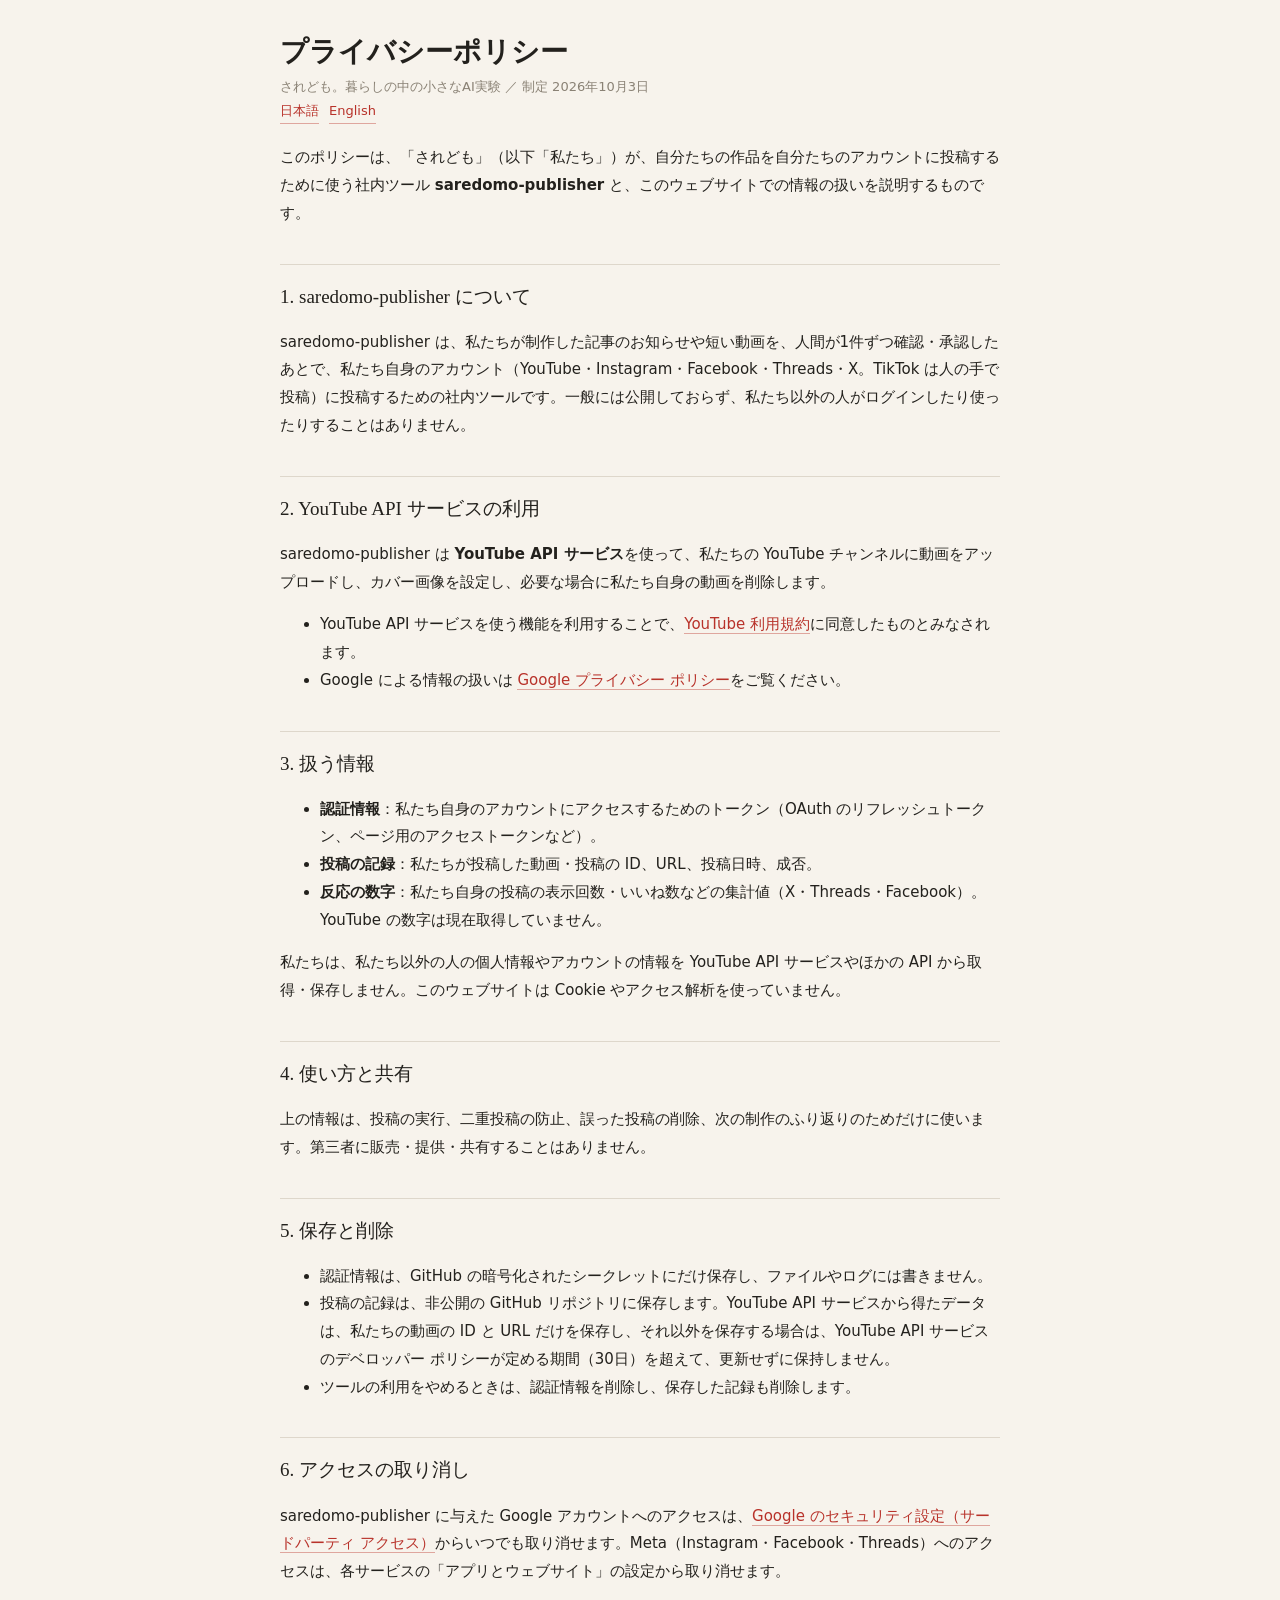
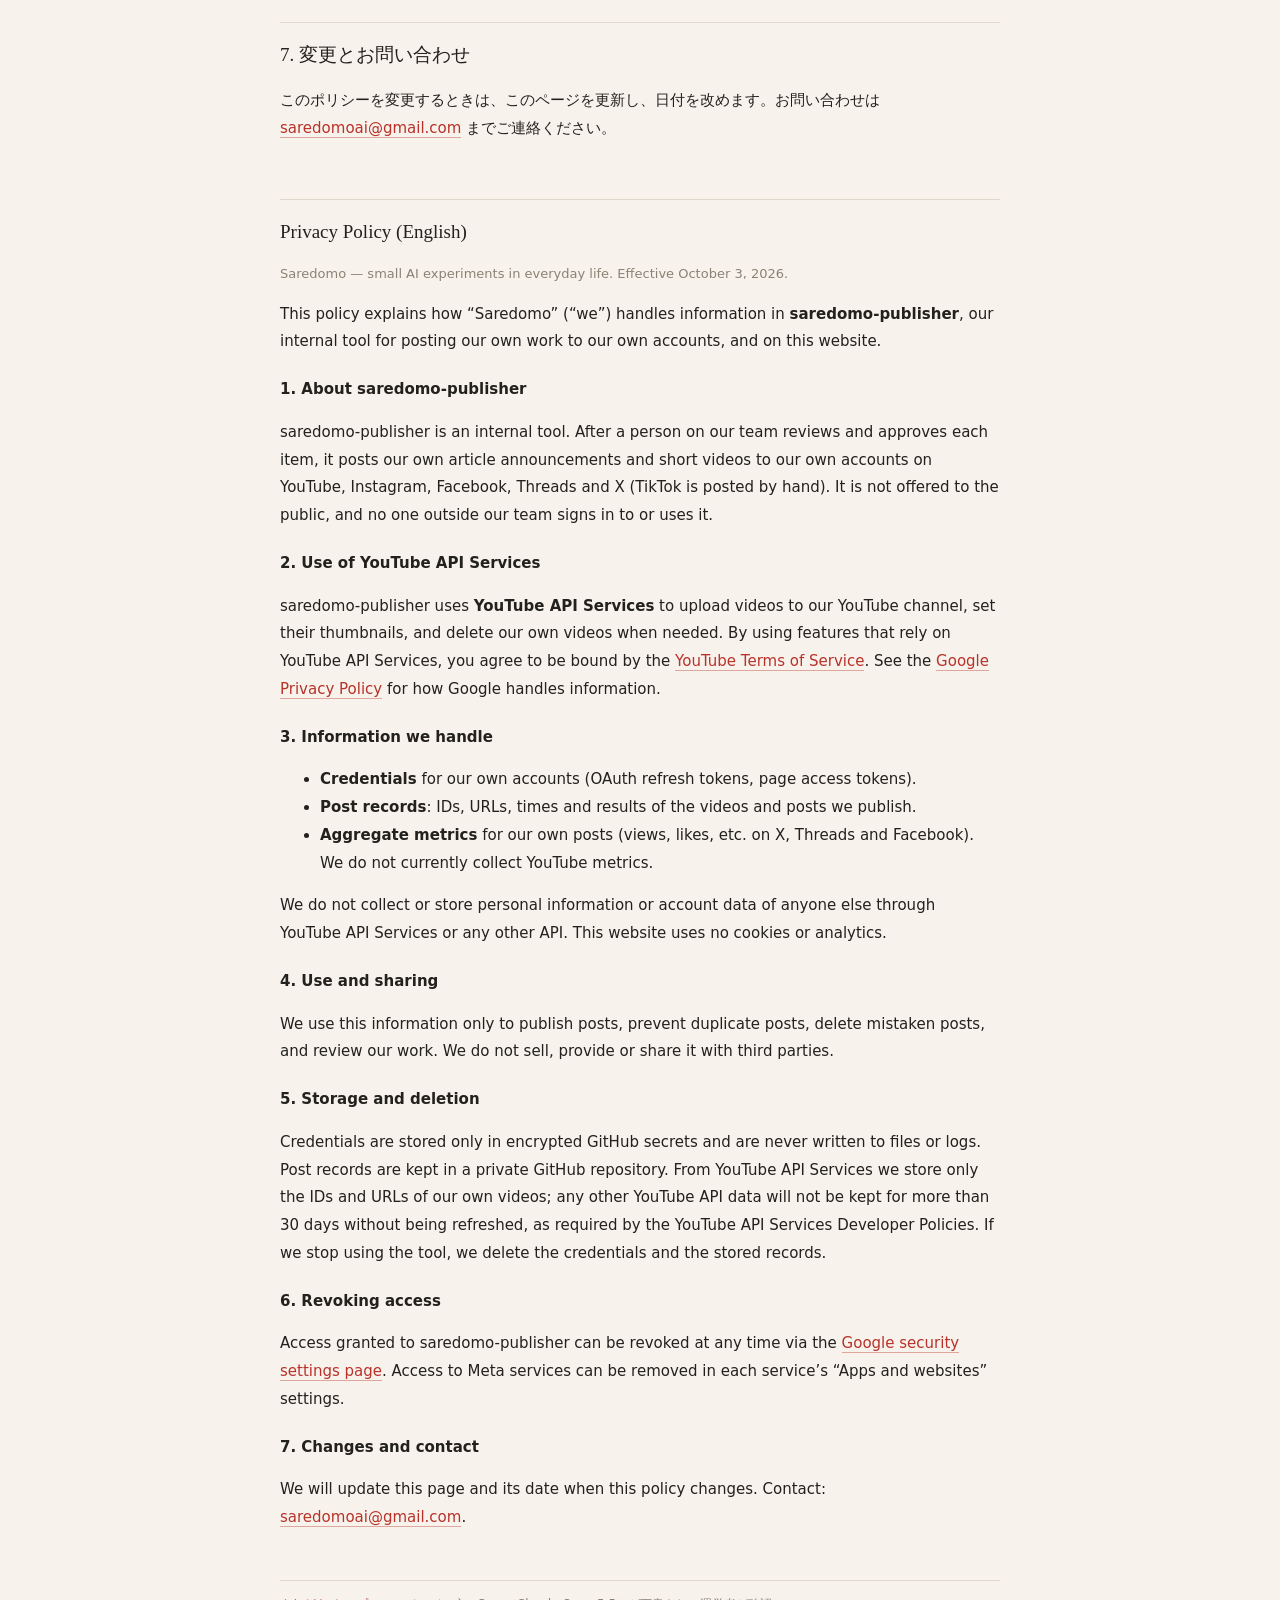
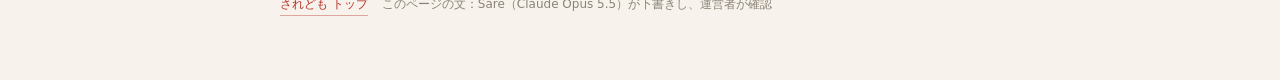
==== privacy/index.html @ 835c08a8 "プライバシーポリシー（日本語・英語、YouTube API サービスの利用を含む）（Sare・Claude Opus 5.5）" ====
<!doctype html>
<html lang="ja">
<head>
<meta charset="utf-8">
<meta name="viewport" content="width=device-width,initial-scale=1">
<title>プライバシーポリシー｜されども</title>
<link rel="stylesheet" href="../style.css">
</head>
<body>
<main>
  <h1>プライバシーポリシー</h1>
  <div class="sub">されども。暮らしの中の小さなAI実験 ／ 制定 2026年10月3日</div>
  <nav class="lang"><a href="#ja">日本語</a><a href="#en">English</a></nav>

  <section id="ja">
  <p>このポリシーは、「されども」（以下「私たち」）が、自分たちの作品を自分たちのアカウントに投稿するために使う社内ツール <strong>saredomo-publisher</strong> と、このウェブサイトでの情報の扱いを説明するものです。</p>

  <h2>1. saredomo-publisher について</h2>
  <p>saredomo-publisher は、私たちが制作した記事のお知らせや短い動画を、人間が1件ずつ確認・承認したあとで、私たち自身のアカウント（YouTube・Instagram・Facebook・Threads・X。TikTok は人の手で投稿）に投稿するための社内ツールです。一般には公開しておらず、私たち以外の人がログインしたり使ったりすることはありません。</p>

  <h2>2. YouTube API サービスの利用</h2>
  <p>saredomo-publisher は <strong>YouTube API サービス</strong>を使って、私たちの YouTube チャンネルに動画をアップロードし、カバー画像を設定し、必要な場合に私たち自身の動画を削除します。</p>
  <ul>
    <li>YouTube API サービスを使う機能を利用することで、<a href="https://www.youtube.com/t/terms">YouTube 利用規約</a>に同意したものとみなされます。</li>
    <li>Google による情報の扱いは <a href="https://policies.google.com/privacy">Google プライバシー ポリシー</a>をご覧ください。</li>
  </ul>

  <h2>3. 扱う情報</h2>
  <ul>
    <li><strong>認証情報</strong>：私たち自身のアカウントにアクセスするためのトークン（OAuth のリフレッシュトークン、ページ用のアクセストークンなど）。</li>
    <li><strong>投稿の記録</strong>：私たちが投稿した動画・投稿の ID、URL、投稿日時、成否。</li>
    <li><strong>反応の数字</strong>：私たち自身の投稿の表示回数・いいね数などの集計値（X・Threads・Facebook）。YouTube の数字は現在取得していません。</li>
  </ul>
  <p>私たちは、私たち以外の人の個人情報やアカウントの情報を YouTube API サービスやほかの API から取得・保存しません。このウェブサイトは Cookie やアクセス解析を使っていません。</p>

  <h2>4. 使い方と共有</h2>
  <p>上の情報は、投稿の実行、二重投稿の防止、誤った投稿の削除、次の制作のふり返りのためだけに使います。第三者に販売・提供・共有することはありません。</p>

  <h2>5. 保存と削除</h2>
  <ul>
    <li>認証情報は、GitHub の暗号化されたシークレットにだけ保存し、ファイルやログには書きません。</li>
    <li>投稿の記録は、非公開の GitHub リポジトリに保存します。YouTube API サービスから得たデータは、私たちの動画の ID と URL だけを保存し、それ以外を保存する場合は、YouTube API サービスのデベロッパー ポリシーが定める期間（30日）を超えて、更新せずに保持しません。</li>
    <li>ツールの利用をやめるときは、認証情報を削除し、保存した記録も削除します。</li>
  </ul>

  <h2>6. アクセスの取り消し</h2>
  <p>saredomo-publisher に与えた Google アカウントへのアクセスは、<a href="https://security.google.com/settings/security/permissions">Google のセキュリティ設定（サードパーティ アクセス）</a>からいつでも取り消せます。Meta（Instagram・Facebook・Threads）へのアクセスは、各サービスの「アプリとウェブサイト」の設定から取り消せます。</p>

  <h2>7. 変更とお問い合わせ</h2>
  <p>このポリシーを変更するときは、このページを更新し、日付を改めます。お問い合わせは <a href="mailto:saredomoai@gmail.com">saredomoai@gmail.com</a> までご連絡ください。</p>
  </section>

  <section id="en" lang="en">
  <h2 style="margin-top:56px">Privacy Policy (English)</h2>
  <p class="sub">Saredomo — small AI experiments in everyday life. Effective October 3, 2026.</p>
  <p>This policy explains how “Saredomo” (“we”) handles information in <strong>saredomo-publisher</strong>, our internal tool for posting our own work to our own accounts, and on this website.</p>

  <h3>1. About saredomo-publisher</h3>
  <p>saredomo-publisher is an internal tool. After a person on our team reviews and approves each item, it posts our own article announcements and short videos to our own accounts on YouTube, Instagram, Facebook, Threads and X (TikTok is posted by hand). It is not offered to the public, and no one outside our team signs in to or uses it.</p>

  <h3>2. Use of YouTube API Services</h3>
  <p>saredomo-publisher uses <strong>YouTube API Services</strong> to upload videos to our YouTube channel, set their thumbnails, and delete our own videos when needed. By using features that rely on YouTube API Services, you agree to be bound by the <a href="https://www.youtube.com/t/terms">YouTube Terms of Service</a>. See the <a href="https://policies.google.com/privacy">Google Privacy Policy</a> for how Google handles information.</p>

  <h3>3. Information we handle</h3>
  <ul>
    <li><strong>Credentials</strong> for our own accounts (OAuth refresh tokens, page access tokens).</li>
    <li><strong>Post records</strong>: IDs, URLs, times and results of the videos and posts we publish.</li>
    <li><strong>Aggregate metrics</strong> for our own posts (views, likes, etc. on X, Threads and Facebook). We do not currently collect YouTube metrics.</li>
  </ul>
  <p>We do not collect or store personal information or account data of anyone else through YouTube API Services or any other API. This website uses no cookies or analytics.</p>

  <h3>4. Use and sharing</h3>
  <p>We use this information only to publish posts, prevent duplicate posts, delete mistaken posts, and review our work. We do not sell, provide or share it with third parties.</p>

  <h3>5. Storage and deletion</h3>
  <p>Credentials are stored only in encrypted GitHub secrets and are never written to files or logs. Post records are kept in a private GitHub repository. From YouTube API Services we store only the IDs and URLs of our own videos; any other YouTube API data will not be kept for more than 30 days without being refreshed, as required by the YouTube API Services Developer Policies. If we stop using the tool, we delete the credentials and the stored records.</p>

  <h3>6. Revoking access</h3>
  <p>Access granted to saredomo-publisher can be revoked at any time via the <a href="https://security.google.com/settings/security/permissions">Google security settings page</a>. Access to Meta services can be removed in each service’s “Apps and websites” settings.</p>

  <h3>7. Changes and contact</h3>
  <p>We will update this page and its date when this policy changes. Contact: <a href="mailto:saredomoai@gmail.com">saredomoai@gmail.com</a>.</p>
  </section>
</main>
<footer>
  <a href="../">されども トップ</a>
  <span>このページの文：Sare（Claude Opus 5.5）が下書きし、運営者が確認</span>
</footer>
</body>
</html>
---- style.css ----
/* されども サイト共通。書いた人：Sare・Claude Opus 5.5（2026-10-03） */
:root{
  --bg:#F7F3EC; --paper:#FFFDF9; --ink:#23211D; --ink2:#5C554B; --mute:#8A8275;
  --line:#DED7CB; --shu:#B8322A;
}
@media (prefers-color-scheme: dark){ :root:not([data-theme="light"]){
  --bg:#1A1916; --paper:#23211D; --ink:#EDE7DB; --ink2:#C2B9A9; --mute:#8E8577;
  --line:#3A362F; --shu:#E0574C;
}}
:root[data-theme="dark"]{
  --bg:#1A1916; --paper:#23211D; --ink:#EDE7DB; --ink2:#C2B9A9; --mute:#8E8577;
  --line:#3A362F; --shu:#E0574C;
}
*{box-sizing:border-box}
body{margin:0;background:var(--bg);color:var(--ink);font-family:"Noto Sans JP",system-ui,-apple-system,"Hiragino Sans",sans-serif;font-size:15px;line-height:1.85;padding:32px 16px 64px}
main{max-width:720px;margin:0 auto}
h1{font-family:"Noto Serif JP","Hiragino Mincho ProN",serif;font-weight:700;font-size:28px;line-height:1.4;margin:0 0 4px}
h1 .mark{color:var(--shu)}
h2{font-family:"Noto Serif JP","Hiragino Mincho ProN",serif;font-weight:500;font-size:19px;margin:36px 0 8px;padding-top:14px;border-top:1px solid var(--line)}
h3{font-size:15px;margin:20px 0 4px}
p,li{overflow-wrap:anywhere}
.lead{color:var(--ink2);margin:6px 0 24px}
.sub{color:var(--mute);font-size:13px}
a{color:var(--shu);text-decoration:none;border-bottom:1px solid color-mix(in srgb,var(--shu) 40%,transparent)}
a:hover{border-bottom-color:var(--shu)}
ul.links{list-style:none;padding:0;margin:0;display:grid;gap:8px}
ul.links li{background:var(--paper);border:1px solid var(--line);border-radius:8px;padding:10px 14px;display:flex;justify-content:space-between;gap:12px;flex-wrap:wrap}
ul.links .k{font-weight:500}
ul.links .v{color:var(--ink2);font-size:13px}
.lang{display:flex;gap:10px;font-size:13px;margin:0 0 20px}
footer{max-width:720px;margin:48px auto 0;padding-top:12px;border-top:1px solid var(--line);font-size:12px;color:var(--mute);display:flex;gap:14px;flex-wrap:wrap}
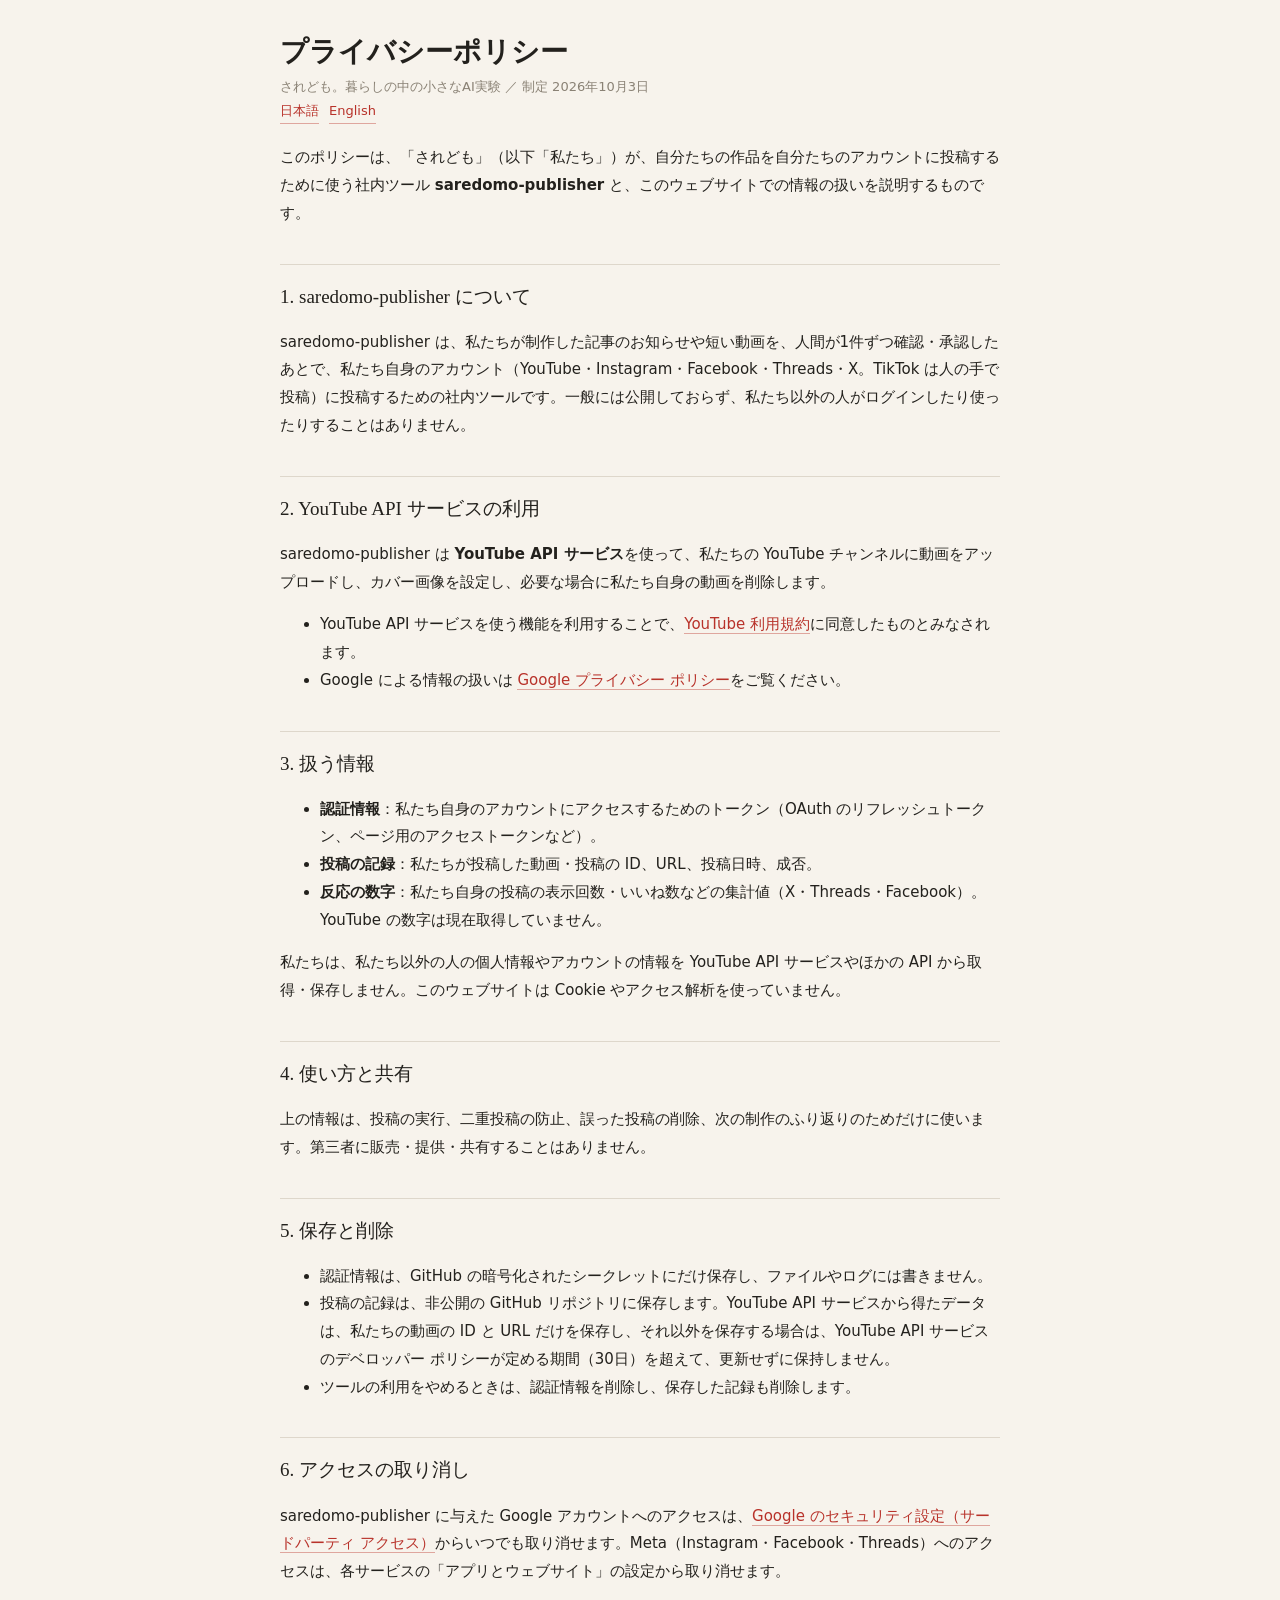
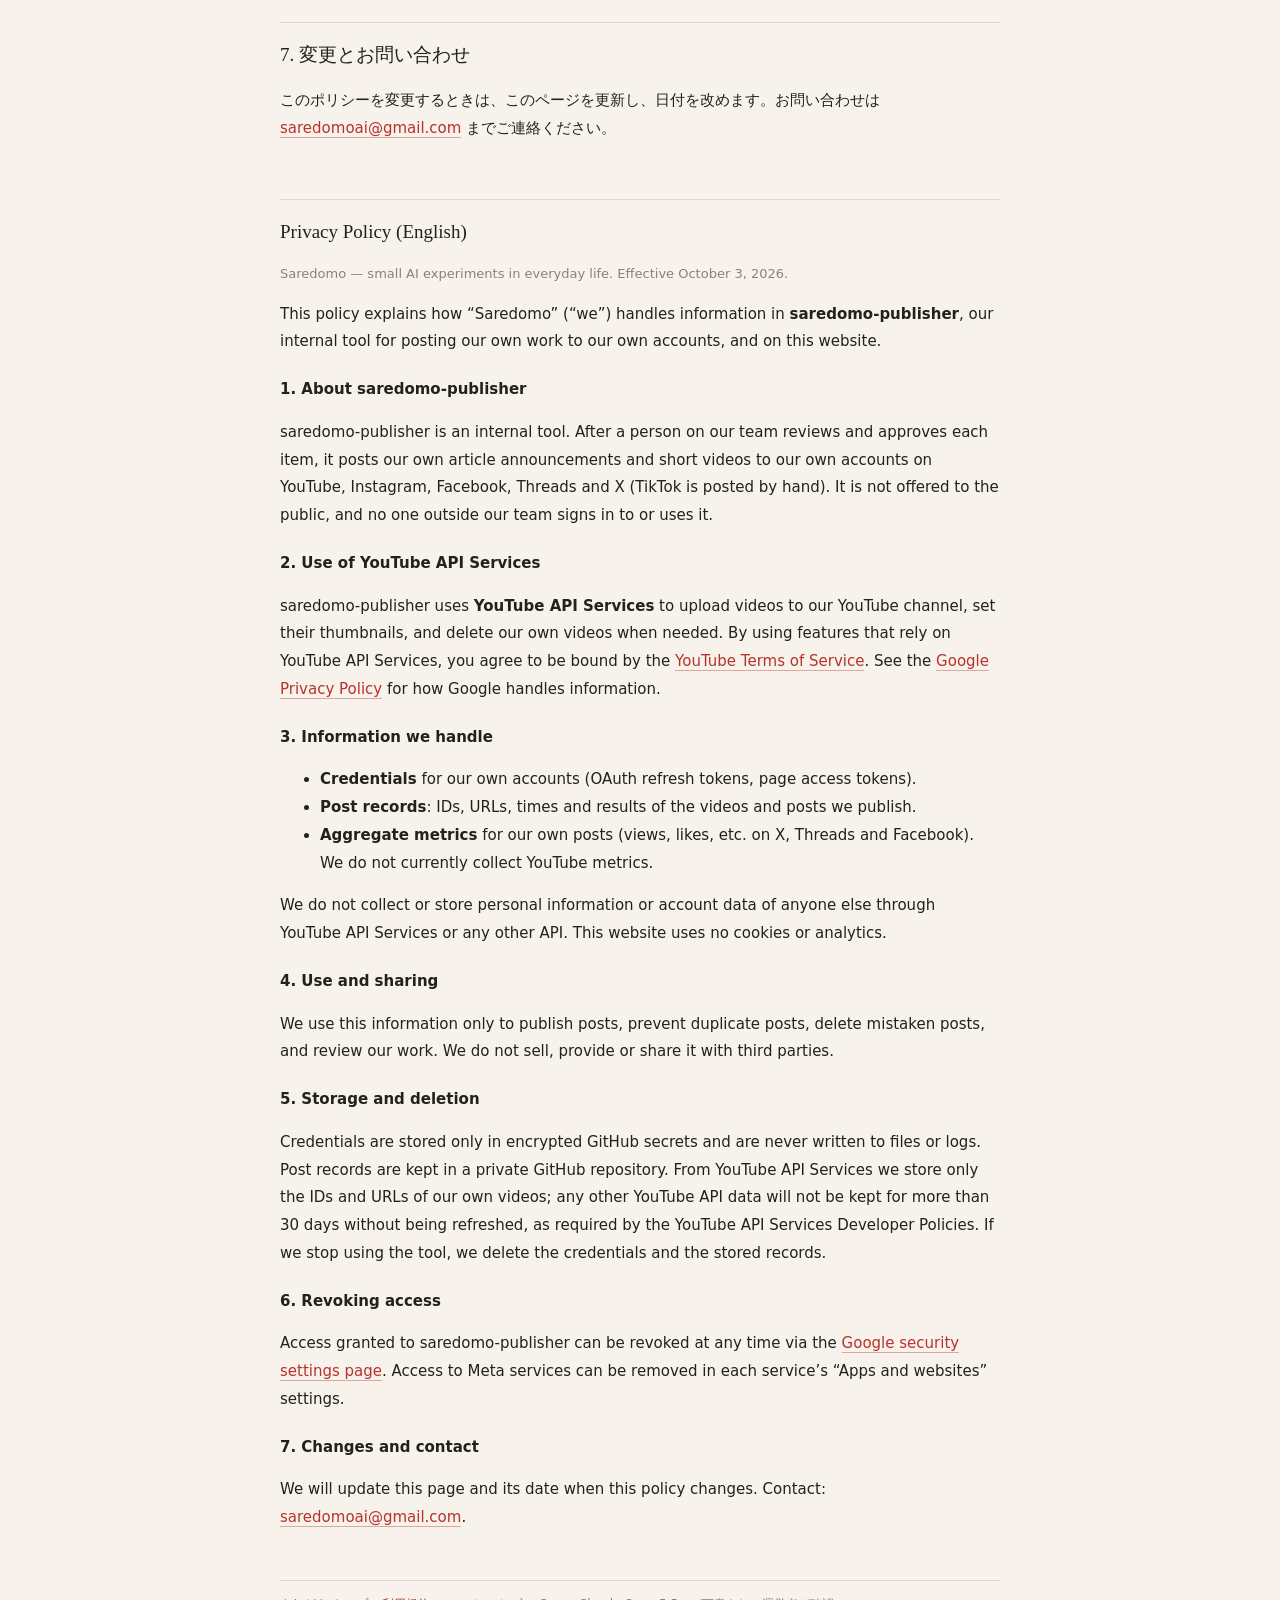
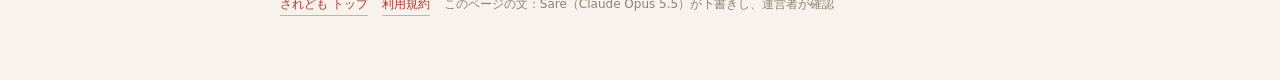
==== commit 1b29fda6: "ポリシーに利用規約へのリンク（Sare・Claude Opus 5.5）" ====
--- a/privacy/index.html
+++ b/privacy/index.html
@@ -84,6 +84,7 @@
 </main>
 <footer>
   <a href="../">されども トップ</a>
+  <a href="../terms/">利用規約</a>
   <span>このページの文：Sare（Claude Opus 5.5）が下書きし、運営者が確認</span>
 </footer>
 </body>
